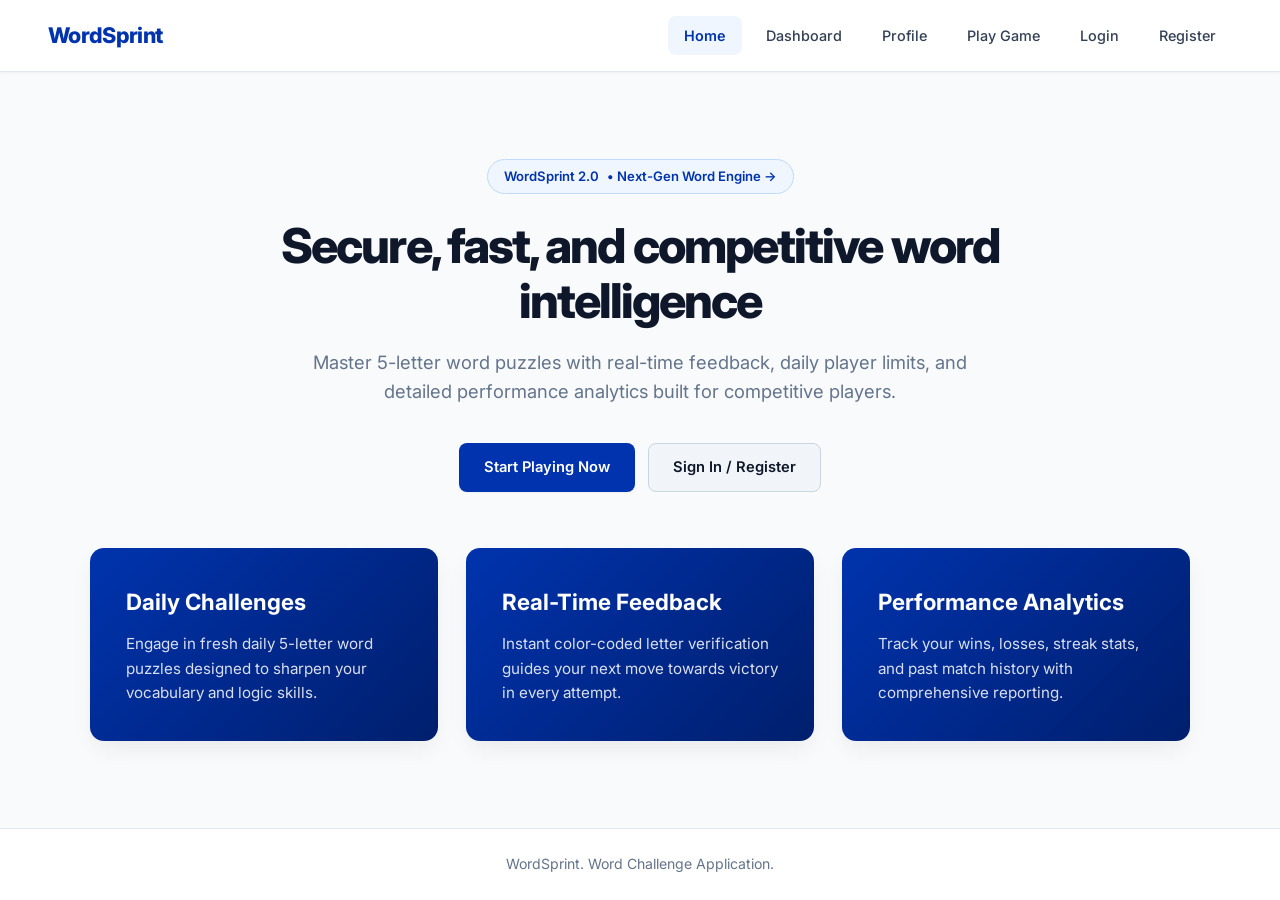
==== static/index.html @ 3ccc99bd "integrate frontend with Python backend" ====
<!DOCTYPE html>
<html lang="en">

<head>
    <meta charset="UTF-8">
    <meta name="viewport" content="width=device-width, initial-scale=1.0">
    <title>WordSprint - Word Intelligence</title>
    <link rel="stylesheet" href="css/style.css">
</head>

<body>
    <header>
        <h1>WordSprint</h1>
        <nav>
            <a href="index.html" class="active">Home</a>
            <a href="dashboard.html">Dashboard</a>
            <a href="profile.html">Profile</a>
            <a href="game.html">Play Game</a>
            <a href="login.html">Login</a>
            <a href="register.html">Register</a>
        </nav>
    </header>

    <main>
        <div class="hero-wrapper">
            <section class="hero-banner">
                <div class="hero-pill">
                    <span>WordSprint 2.0</span> • Next-Gen Word Engine &rarr;
                </div>
                <h2>Secure, fast, and competitive word intelligence</h2>
                <p>Master 5-letter word puzzles with real-time feedback, daily player limits, and detailed performance analytics built for competitive players.</p>
                <div class="button-group">
                    <a href="game.html" class="btn btn-primary">Start Playing Now</a>
                    <a href="login.html" class="btn btn-secondary">Sign In / Register</a>
                </div>
            </section>

            <section class="feature-grid">
                <div class="feature-card">
                    <div>
                        <h3>Daily Challenges</h3>
                        <p>Engage in fresh daily 5-letter word puzzles designed to sharpen your vocabulary and logic skills.</p>
                    </div>
                </div>
                <div class="feature-card">
                    <div>
                        <h3>Real-Time Feedback</h3>
                        <p>Instant color-coded letter verification guides your next move towards victory in every attempt.</p>
                    </div>
                </div>
                <div class="feature-card">
                    <div>
                        <h3>Performance Analytics</h3>
                        <p>Track your wins, losses, streak stats, and past match history with comprehensive reporting.</p>
                    </div>
                </div>
            </section>
        </div>
    </main>

    <footer>
        <p>WordSprint. Word Challenge Application.</p>
    </footer>
</body>

</html>
---- static/css/style.css ----
/* WordSprint - Modern Enterprise Design System (Inspired by OpenText) */
@import url('https://fonts.googleapis.com/css2?family=Inter:wght@400;500;600;700;800&display=swap');

:root {
    /* Brand Colors */
    --brand-blue: #0033ad;
    --brand-blue-hover: #002685;
    --brand-blue-light: #eff6ff;
    --brand-blue-border: #bfdbfe;

    /* Backgrounds */
    --bg-main: #f8fafc;
    --card-bg: #ffffff;
    --header-bg: #ffffff;
    --footer-bg: #ffffff;
    --input-bg: #ffffff;

    /* Text Colors */
    --text-primary: #0f172a;
    --text-secondary: #334155;
    --text-muted: #64748b;
    --text-light: #94a3b8;

    /* Borders & Lines */
    --border-color: #e2e8f0;
    --border-hover: #cbd5e1;
    --input-border: #cbd5e1;
    --input-focus: #0033ad;

    /* Buttons */
    --btn-primary-bg: #0033ad;
    --btn-primary-hover: #002685;
    --btn-secondary-bg: #f1f5f9;
    --btn-secondary-text: #0f172a;
    --btn-secondary-border: #cbd5e1;
    --btn-secondary-hover: #e2e8f0;

    --btn-danger-bg: #ef4444;
    --btn-danger-hover: #dc2626;

    /* Status Colors */
    --status-green-bg: #ecfdf5;
    --status-green-text: #047857;
    --status-green-border: #a7f3d0;

    --status-orange-bg: #fffbeb;
    --status-orange-text: #b45309;
    --status-orange-border: #fde68a;

    --status-red-bg: #fef2f2;
    --status-red-text: #b91c1c;
    --status-red-border: #fecaca;

    --status-grey-bg: #f1f5f9;
    --status-grey-text: #475569;
    --status-grey-border: #cbd5e1;

    /* Tile Colors for Word Board */
    --tile-green: #059669;
    --tile-yellow: #d97706;
    --tile-grey: #64748b;

    /* Shadows */
    --shadow-sm: 0 1px 2px 0 rgba(0, 0, 0, 0.05);
    --shadow-card: 0 4px 12px 0 rgba(0, 0, 0, 0.05);
    --shadow-hover: 0 10px 25px -5px rgba(0, 0, 0, 0.08);
}

/* Global Reset */
* {
    box-sizing: border-box;
    margin: 0;
    padding: 0;
}

body {
    font-family: 'Inter', -apple-system, BlinkMacSystemFont, "Segoe UI", Roboto, sans-serif;
    background-color: var(--bg-main);
    color: var(--text-primary);
    line-height: 1.6;
    display: flex;
    flex-direction: column;
    min-height: 100vh;
    -webkit-font-smoothing: antialiased;
}

/* Header Navigation Bar */
header {
    background-color: var(--header-bg);
    border-bottom: 1px solid var(--border-color);
    padding: 1rem 3rem;
    display: flex;
    justify-content: space-between;
    align-items: center;
    position: sticky;
    top: 0;
    z-index: 100;
    box-shadow: var(--shadow-sm);
}

header h1 {
    font-size: 1.35rem;
    font-weight: 800;
    letter-spacing: -0.03em;
    color: var(--brand-blue);
    display: flex;
    align-items: center;
    gap: 0.6rem;
}

nav {
    display: flex;
    align-items: center;
    gap: 0.5rem;
}

nav a {
    color: var(--text-secondary);
    text-decoration: none;
    padding: 0.5rem 1rem;
    font-weight: 500;
    font-size: 0.9rem;
    border-radius: 8px;
    transition: all 0.15s ease;
}

nav a:hover {
    color: var(--brand-blue);
    background-color: var(--brand-blue-light);
}

nav a.active {
    color: var(--brand-blue);
    background-color: var(--brand-blue-light);
    font-weight: 600;
}

/* Main Container & Cards */
main {
    flex: 1;
    display: flex;
    justify-content: center;
    align-items: center;
    padding: 3rem 1.5rem;
}

.card {
    background-color: var(--card-bg);
    border: 1px solid var(--border-color);
    border-radius: 12px;
    padding: 2.5rem;
    width: 100%;
    max-width: 540px;
    box-shadow: var(--shadow-card);
}

/* Hero Section (OpenText Inspired) */
.hero-wrapper {
    width: 100%;
    max-width: 1100px;
    display: flex;
    flex-direction: column;
    align-items: center;
    gap: 3.5rem;
}

.hero-banner {
    text-align: center;
    max-width: 850px;
    margin: 0 auto;
}

.hero-pill {
    display: inline-flex;
    align-items: center;
    gap: 0.5rem;
    background: var(--brand-blue-light);
    border: 1px solid var(--brand-blue-border);
    color: var(--brand-blue);
    font-size: 0.82rem;
    font-weight: 600;
    padding: 0.35rem 1rem;
    border-radius: 9999px;
    margin-bottom: 1.5rem;
}

.hero-banner h2 {
    font-size: 3rem;
    font-weight: 800;
    letter-spacing: -0.04em;
    color: var(--text-primary);
    line-height: 1.15;
    margin-bottom: 1.25rem;
}

.hero-banner p {
    font-size: 1.15rem;
    color: var(--text-muted);
    max-width: 680px;
    margin: 0 auto 2.25rem auto;
}

.feature-grid {
    display: grid;
    grid-template-columns: repeat(auto-fit, minmax(300px, 1fr));
    gap: 1.75rem;
    width: 100%;
}

.feature-card {
    background: linear-gradient(135deg, #0033ad 0%, #001f6d 100%);
    color: #ffffff;
    border-radius: 14px;
    padding: 2.25rem;
    box-shadow: var(--shadow-hover);
    display: flex;
    flex-direction: column;
    justify-content: space-between;
    transition: transform 0.2s ease;
}

.feature-card:hover {
    transform: translateY(-4px);
}

.feature-card h3 {
    font-size: 1.4rem;
    font-weight: 700;
    margin-bottom: 0.75rem;
}

.feature-card p {
    font-size: 0.95rem;
    color: rgba(255, 255, 255, 0.85);
    line-height: 1.6;
}

/* Forms & Inputs */
.form {
    display: flex;
    flex-direction: column;
    gap: 1.25rem;
}

.form-group {
    display: flex;
    flex-direction: column;
    gap: 0.4rem;
}

.form-group label {
    font-weight: 600;
    font-size: 0.88rem;
    color: var(--text-secondary);
}

.form-group input,
.form-group select {
    padding: 0.75rem 1rem;
    background-color: var(--input-bg);
    border: 1px solid var(--input-border);
    border-radius: 8px;
    color: var(--text-primary);
    font-size: 0.95rem;
    font-family: inherit;
    transition: all 0.15s ease;
}

.form-group input:focus,
.form-group select:focus {
    outline: none;
    border-color: var(--input-focus);
    box-shadow: 0 0 0 3px rgba(0, 51, 173, 0.15);
}

/* Buttons */
.btn {
    display: inline-flex;
    align-items: center;
    justify-content: center;
    padding: 0.75rem 1.5rem;
    font-size: 0.92rem;
    font-weight: 600;
    border: 1px solid transparent;
    border-radius: 8px;
    cursor: pointer;
    text-align: center;
    text-decoration: none;
    transition: all 0.15s ease;
    font-family: inherit;
}

.btn-primary {
    background-color: var(--btn-primary-bg);
    color: #ffffff;
    box-shadow: var(--shadow-sm);
}

.btn-primary:hover {
    background-color: var(--btn-primary-hover);
    transform: translateY(-1px);
}

.btn-secondary {
    background-color: var(--btn-secondary-bg);
    color: var(--btn-secondary-text);
    border-color: var(--btn-secondary-border);
}

.btn-secondary:hover {
    background-color: var(--btn-secondary-hover);
}

.btn-danger {
    background-color: var(--btn-danger-bg);
    color: #ffffff;
}

.btn-danger:hover {
    background-color: var(--btn-danger-hover);
}

.button-group {
    display: flex;
    gap: 0.85rem;
    justify-content: center;
    margin-top: 1.25rem;
    flex-wrap: wrap;
}

/* Alerts */
.error-message {
    background-color: var(--status-red-bg);
    color: var(--status-red-text);
    border: 1px solid var(--status-red-border);
    padding: 0.85rem 1.1rem;
    border-radius: 8px;
    font-size: 0.9rem;
    font-weight: 500;
    margin-bottom: 1.25rem;
    display: none;
}

.success-message {
    background-color: var(--status-green-bg);
    color: var(--status-green-text);
    border: 1px solid var(--status-green-border);
    padding: 0.85rem 1.1rem;
    border-radius: 8px;
    font-size: 0.9rem;
    font-weight: 500;
    margin-bottom: 1.25rem;
    display: none;
}

/* Game Interface & Board Grid */
.game-container {
    max-width: 560px;
}

.game-header {
    display: flex;
    justify-content: space-between;
    align-items: center;
    margin-bottom: 1.5rem;
    padding-bottom: 1rem;
    border-bottom: 1px solid var(--border-color);
}

.game-header h2 {
    font-size: 1.4rem;
    font-weight: 800;
    color: var(--text-primary);
}

.game-info {
    display: flex;
    gap: 1.25rem;
    font-weight: 600;
    font-size: 0.88rem;
    color: var(--text-muted);
}

.game-board {
    display: flex;
    flex-direction: column;
    gap: 0.5rem;
    margin: 1.75rem 0;
}

.board-row {
    display: flex;
    justify-content: center;
    gap: 0.5rem;
}

.tile {
    width: 52px;
    height: 52px;
    background-color: var(--input-bg);
    border: 2px solid var(--border-color);
    border-radius: 8px;
    display: flex;
    align-items: center;
    justify-content: center;
    font-size: 1.5rem;
    font-weight: 800;
    text-transform: uppercase;
    color: var(--text-primary);
    user-select: none;
    transition: all 0.2s ease;
}

.tile-green {
    background-color: var(--tile-green) !important;
    border-color: var(--tile-green) !important;
    color: #ffffff !important;
}

.tile-yellow {
    background-color: var(--tile-yellow) !important;
    border-color: var(--tile-yellow) !important;
    color: #ffffff !important;
}

.tile-grey {
    background-color: var(--tile-grey) !important;
    border-color: var(--tile-grey) !important;
    color: #ffffff !important;
}

/* Profile Details Box */
.profile-info-box {
    background-color: var(--brand-blue-light);
    border: 1px solid var(--brand-blue-border);
    border-radius: 10px;
    padding: 1.5rem;
    margin: 1.5rem 0;
    display: flex;
    flex-direction: column;
    gap: 0.6rem;
}

.profile-info-box p {
    font-size: 0.95rem;
    color: var(--text-secondary);
}

.profile-info-box span {
    color: var(--brand-blue);
    font-weight: 700;
}

/* Statistics Grid */
.stats-grid {
    display: grid;
    grid-template-columns: repeat(auto-fit, minmax(130px, 1fr));
    gap: 1rem;
    margin: 1.5rem 0;
}

.stat-card {
    background-color: #ffffff;
    border: 1px solid var(--border-color);
    border-radius: 10px;
    padding: 1.25rem;
    text-align: center;
    display: flex;
    flex-direction: column;
    gap: 0.3rem;
    box-shadow: var(--shadow-sm);
}

.stat-num {
    font-size: 1.8rem;
    font-weight: 800;
    color: var(--brand-blue);
}

.stat-label {
    font-size: 0.75rem;
    color: var(--text-muted);
    text-transform: uppercase;
    letter-spacing: 0.06em;
    font-weight: 700;
}

/* Data Tables */
.table-responsive {
    width: 100%;
    overflow-x: auto;
    margin-top: 1rem;
    border: 1px solid var(--border-color);
    border-radius: 10px;
    box-shadow: var(--shadow-sm);
}

.data-table {
    width: 100%;
    border-collapse: collapse;
    font-size: 0.9rem;
    background-color: #ffffff;
}

.data-table th,
.data-table td {
    padding: 0.85rem 1.2rem;
    text-align: left;
    border-bottom: 1px solid var(--border-color);
}

.data-table th {
    background-color: #f1f5f9;
    color: var(--text-muted);
    font-weight: 700;
    text-transform: uppercase;
    font-size: 0.72rem;
    letter-spacing: 0.06em;
}

.data-table tr:last-child td {
    border-bottom: none;
}

.data-table tr:hover {
    background-color: #f8fafc;
}

.btn-sm {
    padding: 0.4rem 0.85rem;
    font-size: 0.82rem;
    border-radius: 6px;
}

.badge {
    display: inline-block;
    padding: 0.25rem 0.65rem;
    border-radius: 6px;
    font-size: 0.72rem;
    font-weight: 700;
    text-transform: uppercase;
    letter-spacing: 0.05em;
}

.badge-won {
    background-color: var(--status-green-bg);
    color: var(--status-green-text);
    border: 1px solid var(--status-green-border);
}

.badge-lost {
    background-color: var(--status-red-bg);
    color: var(--status-red-text);
    border: 1px solid var(--status-red-border);
}

.badge-progress {
    background-color: var(--status-orange-bg);
    color: var(--status-orange-text);
    border: 1px solid var(--status-orange-border);
}

/* Footer */
footer {
    text-align: center;
    padding: 1.5rem;
    background-color: var(--footer-bg);
    border-top: 1px solid var(--border-color);
    color: var(--text-muted);
    font-size: 0.88rem;
}

/* Responsive Layout */
@media (max-width: 768px) {
    header {
        flex-direction: column;
        gap: 1rem;
        padding: 1rem;
    }

    nav {
        flex-wrap: wrap;
        justify-content: center;
    }

    .hero-banner h2 {
        font-size: 2.2rem;
    }

    main {
        padding: 1.5rem 1rem;
    }

    .card {
        padding: 1.5rem;
    }
}
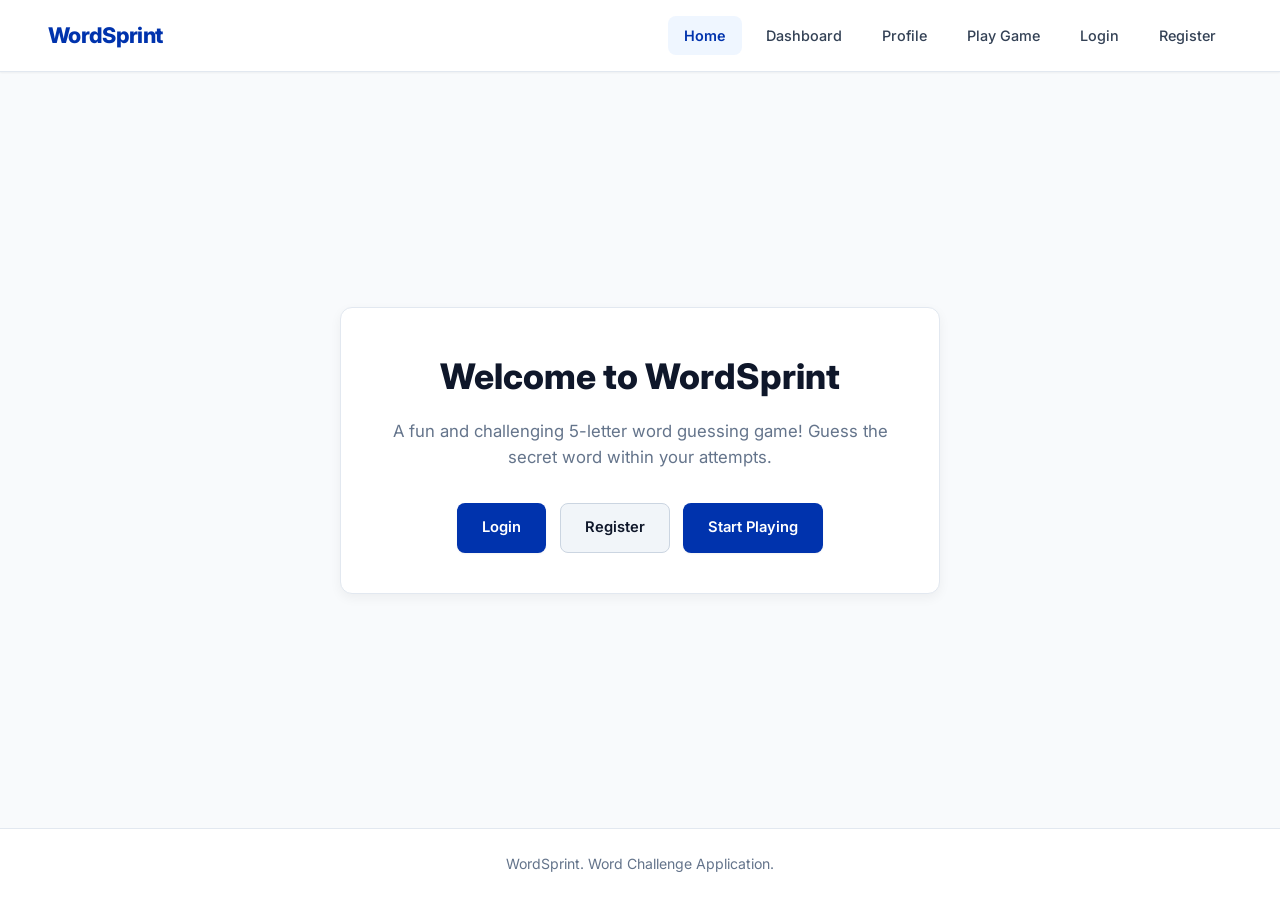
==== commit 7022f7db: "fix: resolve admin reports 404 endpoint and simplify landing page" ====
--- a/static/index.html
+++ b/static/index.html
@@ -4,7 +4,7 @@
 <head>
     <meta charset="UTF-8">
     <meta name="viewport" content="width=device-width, initial-scale=1.0">
-    <title>WordSprint - Word Intelligence</title>
+    <title>WordSprint - Home</title>
     <link rel="stylesheet" href="css/style.css">
 </head>
 
@@ -22,40 +22,15 @@
     </header>
 
     <main>
-        <div class="hero-wrapper">
-            <section class="hero-banner">
-                <div class="hero-pill">
-                    <span>WordSprint 2.0</span> • Next-Gen Word Engine &rarr;
-                </div>
-                <h2>Secure, fast, and competitive word intelligence</h2>
-                <p>Master 5-letter word puzzles with real-time feedback, daily player limits, and detailed performance analytics built for competitive players.</p>
-                <div class="button-group">
-                    <a href="game.html" class="btn btn-primary">Start Playing Now</a>
-                    <a href="login.html" class="btn btn-secondary">Sign In / Register</a>
-                </div>
-            </section>
-
-            <section class="feature-grid">
-                <div class="feature-card">
-                    <div>
-                        <h3>Daily Challenges</h3>
-                        <p>Engage in fresh daily 5-letter word puzzles designed to sharpen your vocabulary and logic skills.</p>
-                    </div>
-                </div>
-                <div class="feature-card">
-                    <div>
-                        <h3>Real-Time Feedback</h3>
-                        <p>Instant color-coded letter verification guides your next move towards victory in every attempt.</p>
-                    </div>
-                </div>
-                <div class="feature-card">
-                    <div>
-                        <h3>Performance Analytics</h3>
-                        <p>Track your wins, losses, streak stats, and past match history with comprehensive reporting.</p>
-                    </div>
-                </div>
-            </section>
-        </div>
+        <section class="card" style="text-align: center; max-width: 600px;">
+            <h2 style="font-size: 2.2rem; font-weight: 800; color: var(--text-primary); margin-bottom: 0.85rem;">Welcome to WordSprint</h2>
+            <p style="margin-bottom: 2rem; color: var(--text-muted); font-size: 1.05rem;">A fun and challenging 5-letter word guessing game! Guess the secret word within your attempts.</p>
+            <div class="button-group">
+                <a href="login.html" class="btn btn-primary">Login</a>
+                <a href="register.html" class="btn btn-secondary">Register</a>
+                <a href="game.html" class="btn btn-primary">Start Playing</a>
+            </div>
+        </section>
     </main>
 
     <footer>
@@ -63,4 +38,4 @@
     </footer>
 </body>
 
-</html>+</html>
